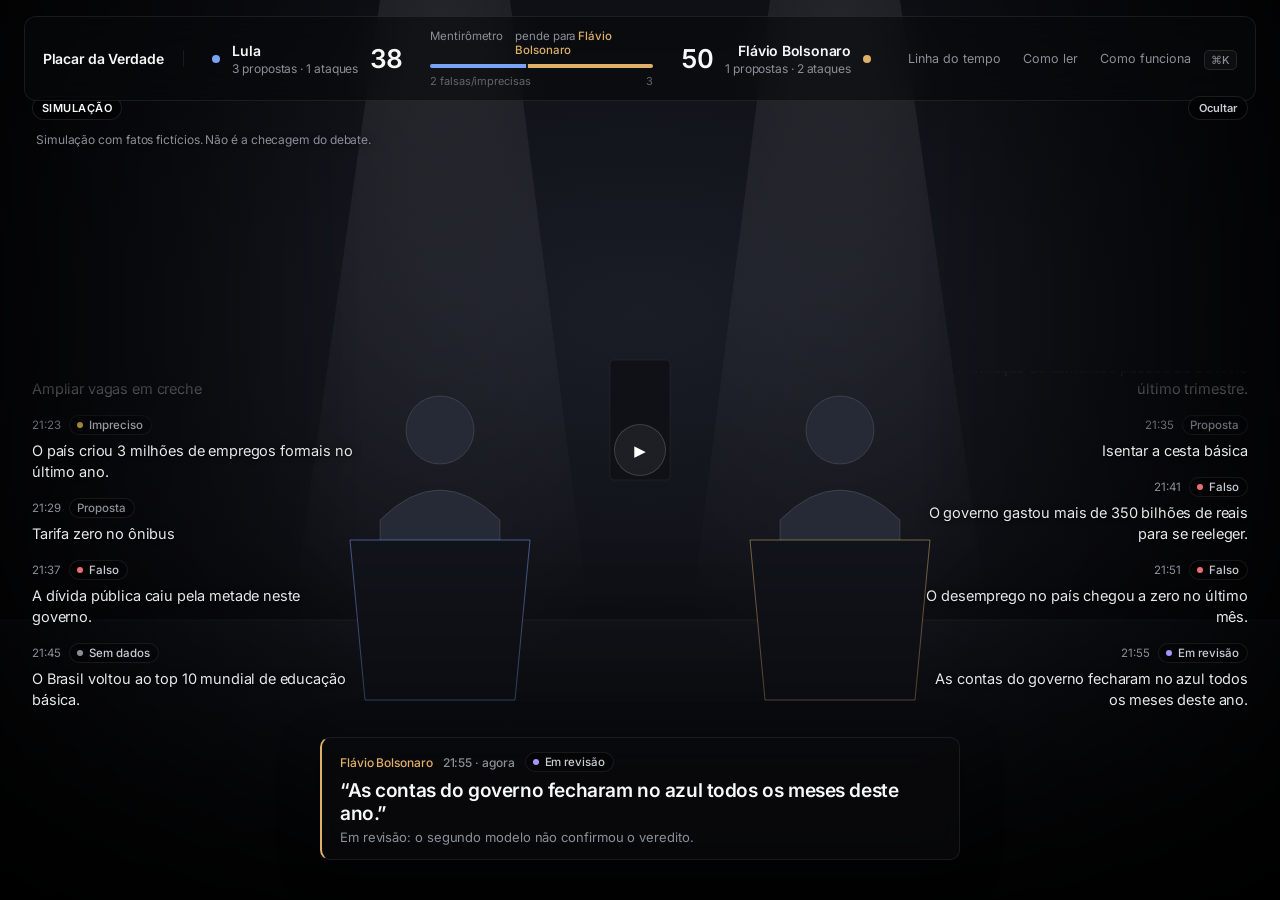
==== index.html @ 3e9fd7ea "Deploy site" ====
<!DOCTYPE html>
<html lang="pt-BR">
<head>
  <meta charset="utf-8">
  <script>
    // Caminhos relativos funcionam na raiz local e em /debate-mentirometro/.
    (function () {
      var path = location.pathname
      if (!/\/$/.test(path) && !/\.[a-z0-9]+$/i.test(path.split('/').pop() || '')) path += '/'
      else if (!/\/$/.test(path)) path = path.replace(/[^/]*$/, '')
      var base = document.createElement('base')
      base.href = path
      document.currentScript.after(base)
    })()
  </script>
  <meta name="viewport" content="width=device-width, initial-scale=1">
  <title>Placar da Verdade — debate ao vivo</title>
  <meta name="description" content="Os fatos citados no debate, checados em tempo real, com a fonte ao lado. Mentirômetro, propostas, ataques e a linha do tempo.">
  <meta name="theme-color" content="#08090A">
  <link rel="icon" href="favicon.svg" type="image/svg+xml">
  <link rel="preload" href="fonts/inter-latin.woff2" as="font" type="font/woff2" crossorigin>
  <link rel="stylesheet" href="css/placar.css">
  <!-- Ao publicar em outro domínio, troque og:url e og:image pelo endereço absoluto do site. -->
  <meta property="og:title" content="Placar da Verdade — debate ao vivo">
  <meta property="og:description" content="Os fatos citados no debate, checados em tempo real, com a fonte ao lado.">
  <meta property="og:type" content="website">
  <meta property="og:locale" content="pt_BR">
  <meta property="og:url" content="https://danilosilvadev.github.io/debate-mentirometro/">
  <meta property="og:image" content="https://danilosilvadev.github.io/debate-mentirometro/og.jpg">
  <meta property="og:image:width" content="1200">
  <meta property="og:image:height" content="630">
  <meta property="og:image:alt" content="Placar da Verdade, o placar ao vivo do debate.">
  <meta name="twitter:card" content="summary_large_image">
  <meta name="twitter:title" content="Placar da Verdade — debate ao vivo">
  <meta name="twitter:description" content="Os fatos citados no debate, checados em tempo real, com a fonte ao lado.">
  <meta name="twitter:image" content="https://danilosilvadev.github.io/debate-mentirometro/og.jpg">
</head>
<body>
  <div id="app" class="app"></div>
  <noscript>Este placar precisa de JavaScript para buscar os fatos checados.</noscript>
  <script src="config.js"></script>
  <script type="module" src="js/placar.mjs"></script>
</body>
</html>
---- css/placar.css ----
@font-face {
  font-family: Inter;
  font-style: normal;
  font-weight: 100 900;
  font-display: swap;
  src: url("../fonts/inter-latin.woff2") format("woff2");
  unicode-range: U+0000-00FF, U+0131, U+0152-0153, U+02BB-02BC, U+02C6, U+02DA, U+02DC, U+0304, U+0308, U+0329, U+2000-206F, U+20AC, U+2122, U+2191, U+2193, U+2212, U+2215, U+FEFF, U+FFFD;
}

* { box-sizing: border-box; }
html, body { height: 100%; }
body {
  margin: 0;
  background: #08090a;
  color: #f7f8f8;
  font-family: Inter, system-ui, -apple-system, sans-serif;
  font-feature-settings: "cv11", "ss01";
  -webkit-font-smoothing: antialiased;
  font-size: 14px;
  letter-spacing: -0.006em;
}
button, input { font: inherit; color: inherit; }
button { cursor: pointer; appearance: none; }
a { color: #c9ccd1; }
.muted { color: #8a8f98; }
.mono { font-variant-numeric: tabular-nums; }

.app { position: relative; height: 100vh; overflow: hidden; background: #08090a; }
.app:empty { display: grid; place-items: center; color: #8a8f98; }
.app:empty::before { content: "Conectando…"; }

.video { position: absolute; inset: 0; overflow: hidden; background: #050506; }
.stage { position: absolute; inset: 0; width: 100%; height: 100%; border: 0; }
.live {
  position: absolute; top: 96px; left: 32px; z-index: 2;
  display: flex; align-items: center; gap: 6px;
  font-size: 11px; font-weight: 600; letter-spacing: 0.04em;
  color: #f7f8f8; background: rgba(0, 0, 0, 0.4);
  border: 1px solid rgba(255, 255, 255, 0.1);
  padding: 4px 9px; border-radius: 99px; backdrop-filter: blur(8px);
}
.live i { width: 6px; height: 6px; border-radius: 50%; background: #eb5757; box-shadow: 0 0 8px #eb5757; }
.play {
  position: absolute; left: 50%; top: 50%; transform: translate(-50%, -50%);
  width: 52px; height: 52px; border-radius: 50%;
  border: 1px solid rgba(255, 255, 255, 0.15);
  background: rgba(255, 255, 255, 0.06); color: #fff;
  display: grid; place-items: center; font-size: 15px; backdrop-filter: blur(6px);
  pointer-events: none;
}
.eye {
  position: absolute; top: 96px; right: 32px; z-index: 4;
  background: rgba(0, 0, 0, 0.4); color: #c9ccd1;
  border: 1px solid rgba(255, 255, 255, 0.1); border-radius: 99px;
  padding: 4px 10px; font-size: 11px; font-weight: 600; backdrop-filter: blur(8px);
}

.edge {
  position: absolute; inset: 0; pointer-events: none; z-index: 1;
  background:
    linear-gradient(90deg, rgba(0, 0, 0, 0.72), transparent 28%, transparent 72%, rgba(0, 0, 0, 0.72)),
    linear-gradient(transparent 60%, rgba(0, 0, 0, 0.75));
}

.top {
  position: absolute; top: 16px; left: 24px; right: 24px; z-index: 3;
  display: flex; align-items: center; gap: 28px;
  padding: 12px 18px;
  border: 1px solid rgba(255, 255, 255, 0.08); border-radius: 12px;
  background: rgba(8, 9, 10, 0.6); backdrop-filter: blur(18px);
}
.logo { font-weight: 600; letter-spacing: -0.02em; font-size: 14px; padding-right: 20px; border-right: 1px solid rgba(255, 255, 255, 0.08); white-space: nowrap; }
.cand { display: flex; align-items: center; gap: 12px; min-width: 0; }
.cand > div { min-width: 0; }
.nm, .sub { overflow: hidden; text-overflow: ellipsis; white-space: nowrap; }
.cand.r { text-align: right; }
.dot { width: 8px; height: 8px; border-radius: 50%; flex: 0 0 auto; }
.nm { font-weight: 600; font-size: 14px; letter-spacing: -0.015em; }
.sub { font-size: 12px; color: #8a8f98; margin-top: 2px; }
.sc { font-size: 26px; font-weight: 600; letter-spacing: -0.04em; font-variant-numeric: tabular-nums; }
.meter { flex: 1; max-width: 420px; margin: 0 auto; min-width: 140px; }
.lbl, .lbl2 { display: flex; justify-content: space-between; gap: 12px; }
.lbl { font-size: 11.5px; color: #8a8f98; margin-bottom: 7px; }
.lbl b { font-weight: 500; }
.lbl2 { font-size: 11px; color: #62666d; margin-top: 6px; }
.bar { display: flex; height: 4px; border-radius: 99px; overflow: hidden; gap: 2px; background: rgba(255, 255, 255, 0.06); }
.menu { display: flex; align-items: center; gap: 4px; margin-left: auto; }
.menu .word, .link {
  background: transparent; border: 0; color: #8a8f98; font-size: 12.5px;
  padding: 5px 9px; border-radius: 6px;
}
.menu .word:hover, .menu .k:hover { background: rgba(255, 255, 255, 0.04); color: #e6e7e9; }
.k { background: transparent; border: 0; padding: 0; }
kbd {
  font: 500 11px Inter, sans-serif; color: #8a8f98;
  border: 1px solid rgba(255, 255, 255, 0.1); border-radius: 5px;
  padding: 2px 6px; background: rgba(255, 255, 255, 0.03);
}

.simline {
  position: absolute; top: 132px; left: 36px; z-index: 3;
  margin: 0; font-size: 12px; color: #8a8f98;
  text-shadow: 0 1px 8px #000; max-width: min(46ch, 40vw);
}

.lst {
  position: absolute; bottom: 190px; width: min(330px, 28vw); height: 340px; z-index: 2;
  display: flex; flex-direction: column; justify-content: flex-end;
  pointer-events: none;
}
.lst.a { left: 32px; }
.lst.b { right: 32px; align-items: flex-end; }
.fade {
  -webkit-mask-image: linear-gradient(transparent, #000 22%);
  mask-image: linear-gradient(transparent, #000 22%);
}
.lh { font-size: 11.5px; color: #8a8f98; display: flex; align-items: center; gap: 7px; margin-bottom: 6px; text-shadow: 0 1px 8px #000; }
.lh.end { justify-content: flex-end; }
.it {
  display: block; width: 100%; margin-top: 16px; padding: 0; border: 0; background: transparent;
  text-align: left; color: inherit; pointer-events: auto;
  text-shadow: 0 1px 12px rgba(0, 0, 0, 0.9), 0 1px 2px rgba(0, 0, 0, 0.8);
}
.it.r { text-align: right; }
.it .meta, .fi .meta { display: flex; gap: 8px; align-items: center; font-size: 11.5px; color: #8a8f98; }
.it.r .meta, .fi.r .meta { justify-content: flex-end; }
.it .q, .fi .q { display: block; font-size: 14.5px; line-height: 1.45; margin-top: 5px; color: #e6e7e9; letter-spacing: -0.01em; }
.tag {
  display: inline-flex; align-items: center; gap: 6px;
  font-size: 11.5px; color: #c9ccd1; font-weight: 500;
  border: 1px solid rgba(255, 255, 255, 0.08); border-radius: 99px;
  padding: 2px 8px 2px 7px; background: rgba(0, 0, 0, 0.35); text-shadow: none;
}
.tag.t2 { color: #8a8f98; }
.tag i { width: 6px; height: 6px; border-radius: 50%; }
button.tag { cursor: pointer; }

.capw { position: absolute; left: 50%; bottom: 40px; transform: translateX(-50%); width: min(640px, calc(100% - 48px)); z-index: 2; pointer-events: none; }
.capw a, .capw button { pointer-events: auto; }
.cap {
  border: 1px solid rgba(255, 255, 255, 0.08); border-left: 2px solid var(--c, #62666d);
  background: rgba(10, 11, 13, 0.72); backdrop-filter: blur(14px);
  border-radius: 10px; padding: 14px 18px; box-shadow: 0 10px 40px rgba(0, 0, 0, 0.4);
}
.cap.flat { background: transparent; box-shadow: none; padding: 0; border-right: 0; border-top: 0; border-bottom: 0; }
.capm { display: flex; align-items: center; gap: 10px; font-size: 12px; font-weight: 500; flex-wrap: wrap; }
.capq { font-size: 19px; font-weight: 600; letter-spacing: -0.022em; margin: 7px 0 4px; }
.cape { font-size: 13px; color: #8a8f98; }
.cape a { margin-left: 6px; }
.quote { color: #e6e7e9; font-style: italic; }

.mfeed { display: none; }

.back {
  position: fixed; inset: 0; z-index: 6;
  background: rgba(0, 0, 0, 0.5);
  display: grid; place-items: center; padding: 24px;
}
.sheet {
  width: min(560px, 100%); max-height: min(80vh, 680px); overflow: auto;
  background: rgba(12, 13, 16, 0.94); border: 1px solid rgba(255, 255, 255, 0.08);
  border-radius: 12px; padding: 16px 18px 20px; backdrop-filter: blur(18px);
  box-shadow: 0 24px 80px rgba(0, 0, 0, 0.5);
}
.sheet-h { display: flex; align-items: center; justify-content: space-between; gap: 12px; margin-bottom: 12px; }
.sheet h2, .sheet h3 { margin: 0; font-size: 16px; font-weight: 600; letter-spacing: -0.02em; }
.x { background: transparent; border: 0; color: #8a8f98; font-size: 16px; padding: 4px 8px; }
.cmd { display: grid; }
.cmd button, .archive .go {
  background: transparent; border: 0; color: #e6e7e9; text-align: left;
  padding: 10px 12px; border-radius: 8px;
}
.cmd button:hover, .cmd button:focus-visible { background: rgba(255, 255, 255, 0.06); }
.prose p { margin: 0 0 10px; line-height: 1.5; color: #e6e7e9; }
.prose strong { font-weight: 600; }
.prop { border-left: 2px solid #7aa2f7; padding: 8px 0 8px 12px; margin: 8px 0; }
.pair { display: grid; gap: 16px; }
.archive { display: flex; gap: 8px; align-items: end; margin: 8px 0 12px; }
.archive label { display: grid; gap: 6px; font-size: 12px; color: #8a8f98; flex: 1; }
.archive input {
  background: rgba(255, 255, 255, 0.04); border: 1px solid rgba(255, 255, 255, 0.1);
  border-radius: 8px; padding: 8px 10px;
}
.archive .go { background: #f7f8f8; color: #08090a; font-weight: 600; border-radius: 8px; }
.legend { display: flex; gap: 10px; align-items: center; color: #8a8f98; font-size: 12px; }
.trow { display: grid; grid-template-columns: 120px minmax(0, 1fr); gap: 8px; align-items: end; margin-top: 8px; }
.cols { display: flex; align-items: flex-end; gap: 3px; overflow-x: auto; height: 64px; }
.col {
  width: 22px; height: 56px; padding: 0; border: 0; border-bottom: 1px solid rgba(255, 255, 255, 0.12);
  background: transparent; display: flex; flex-direction: column; justify-content: flex-end; gap: 2px;
}
.col.on { border-bottom-color: #f7f8f8; }
.col i, .legend i { display: block; width: 100%; min-height: 3px; border-radius: 2px 2px 0 0; }
.legend i { width: 10px; height: 10px; border-radius: 2px; }
.atk { background: #eb6f6f; }
.pro { background: #7aa2f7; }
.hours { display: flex; gap: 3px; margin-left: 128px; }
.hours span { width: 22px; font-size: 10px; color: #62666d; }

.fresh.run { animation: rise 0.7s ease; }
@keyframes rise {
  from { opacity: 0; transform: translateY(10px); }
  to { opacity: 1; transform: none; }
}

.app.quiet .lst, .app.quiet .edge, .app.quiet .simline { opacity: 0; pointer-events: none; }
.app.quiet .capw { visibility: hidden; }

:focus-visible { outline: 2px solid #7aa2f7; outline-offset: 2px; }

@media (max-width: 700px) {
  .app { height: auto; min-height: 100vh; overflow: visible; display: flex; flex-direction: column; }
  .app > .video { position: relative; inset: auto; aspect-ratio: 16 / 9; order: 0; }
  .video .live, .eye { top: 10px; }
  .video .live { left: 12px; }
  .eye { right: 12px; }
  .play { width: 40px; height: 40px; }
  .edge, .lst { display: none; }
  .top {
    position: sticky; top: 0; left: 0; right: 0; order: -1;
    border-radius: 0; border-width: 0 0 1px;
    display: grid; grid-template-columns: 1fr 1fr; gap: 8px 12px;
    padding: 12px 16px 12px; background: rgba(8, 9, 10, 0.85);
  }
  .logo, .menu .word { display: none; }
  .menu { position: absolute; top: 8px; right: 10px; margin: 0; }
  .cand.r { justify-content: flex-end; padding-right: 46px; }
  .meter { order: 3; grid-column: 1 / -1; max-width: none; width: 100%; margin: 0; }
  .sc { font-size: 22px; }
  .sub { font-size: 11px; }
  .simline { position: static; order: -1; padding: 0 16px 8px; text-shadow: none; background: rgba(8, 9, 10, 0.85); }
  .capw { position: static; transform: none; width: auto; padding: 14px 16px 0; order: 1; }
  .capq { font-size: 17px; }
  .mfeed { display: block; padding: 4px 20px 40px; order: 2; }
  .fi {
    display: block; max-width: 82%; margin: 18px 0; padding: 0; border: 0; background: transparent;
    text-align: left; color: inherit;
  }
  .fi.r { margin-left: auto; text-align: right; }
  .fi .who { font-size: 11.5px; font-weight: 500; }
  .between { justify-content: space-between; margin: 18px 0 0; text-shadow: none; }
  .app.quiet .capw { visibility: visible; }
  .app.quiet .simline { opacity: 1; }
}

@media (prefers-reduced-motion: reduce) {
  .fresh.run, .live i { animation: none; }
}
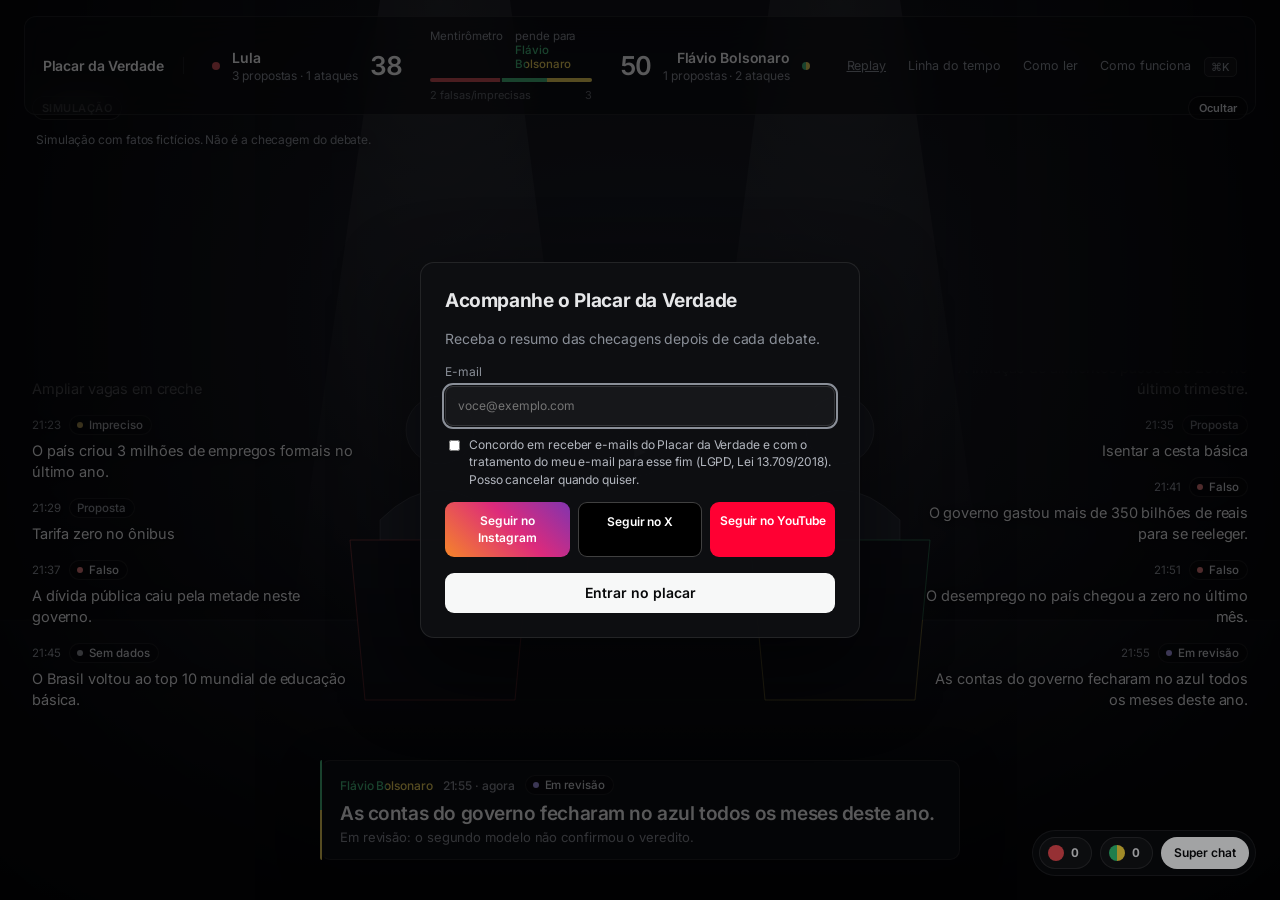
==== commit 75171c35: "Deploy 1bd5035: claim captions + flip, interação, mobile" ====
--- a/index.html
+++ b/index.html
@@ -13,7 +13,7 @@
       document.currentScript.after(base)
     })()
   </script>
-  <meta name="viewport" content="width=device-width, initial-scale=1">
+  <meta name="viewport" content="width=device-width, initial-scale=1, viewport-fit=cover">
   <title>Placar da Verdade — debate ao vivo</title>
   <meta name="description" content="Os fatos citados no debate, checados em tempo real, com a fonte ao lado. Mentirômetro, propostas, ataques e a linha do tempo.">
   <meta name="theme-color" content="#08090A">
@@ -40,5 +40,6 @@
   <noscript>Este placar precisa de JavaScript para buscar os fatos checados.</noscript>
   <script src="config.js"></script>
   <script type="module" src="js/placar.mjs"></script>
+  <script type="module" src="js/interact.mjs"></script>
 </body>
 </html>
--- a/css/placar.css
+++ b/css/placar.css
@@ -138,9 +138,13 @@
 .capw { position: absolute; left: 50%; bottom: 40px; transform: translateX(-50%); width: min(640px, calc(100% - 48px)); z-index: 2; pointer-events: none; }
 .capw a, .capw button { pointer-events: auto; }
 .cap {
-  border: 1px solid rgba(255, 255, 255, 0.08); border-left: 2px solid var(--c, #62666d);
+  border: 1px solid rgba(255, 255, 255, 0.08); border-left: 2px solid transparent; position: relative;
   background: rgba(10, 11, 13, 0.72); backdrop-filter: blur(14px);
   border-radius: 10px; padding: 14px 18px; box-shadow: 0 10px 40px rgba(0, 0, 0, 0.4);
+}
+.cap::before {
+  content: ""; position: absolute; left: -2px; top: -1px; bottom: -1px; width: 2px;
+  background: var(--c, #62666d); border-radius: 10px 0 0 10px;
 }
 .cap.flat { background: transparent; box-shadow: none; padding: 0; border-right: 0; border-top: 0; border-bottom: 0; }
 .capm { display: flex; align-items: center; gap: 10px; font-size: 12px; font-weight: 500; flex-wrap: wrap; }
@@ -246,3 +250,199 @@
 @media (prefers-reduced-motion: reduce) {
   .fresh.run, .live i { animation: none; }
 }
+
+.rbar { position: absolute; left: 50%; top: 84px; transform: translateX(-50%); z-index: 3; display: flex; gap: 10px; align-items: center; font-size: 12px; color: #8b8d98; }
+.rbar button { background: transparent; border: 1px solid #23252a; color: #f7f8f8; border-radius: 6px; padding: 2px 8px; font: inherit; cursor: pointer; }
+.rtime { font-variant-numeric: tabular-nums; min-width: 52px; text-align: center; }
+
+/* Replay: player fixo atrás do placar; o placar não captura cliques (barra do YouTube livre) */
+#rhost { position: fixed; inset: 0; z-index: 0; background: #050506; }
+#rhost iframe { width: 100%; height: 100%; border: 0; display: block; }
+.app.replay { background: transparent; z-index: 1; pointer-events: none; }
+.app.replay .video { background: transparent; pointer-events: none; }
+.app.replay button, .app.replay a, .app.replay .top, .app.replay .sheet, .app.replay .rbar, .app.replay input, .app.replay form { pointer-events: auto; }
+
+/* Legenda: cartão 3D que vira de "Checando…" para o veredito. */
+.flip3d { perspective: 1400px; }
+.flip3d .fc-inner {
+  display: grid; transform-style: preserve-3d; transform-origin: 50% 50%;
+  will-change: transform;
+}
+.flip3d .fc-front, .flip3d .fc-back {
+  grid-area: 1 / 1; backface-visibility: hidden; -webkit-backface-visibility: hidden;
+  backdrop-filter: none; background: rgba(12, 13, 16, 0.94);
+}
+.flip3d .fc-back { transform: rotateY(180deg); }
+.flip3d.is-done .fc-inner { transform: rotateY(180deg); }
+.flip3d.anim .fc-inner { animation: capflip 950ms cubic-bezier(0.22, 0.8, 0.2, 1) both; animation-delay: var(--fd, 0ms); }
+.flip3d.anim .fc-back::after {
+  content: ""; position: absolute; inset: 0; border-radius: 10px; pointer-events: none;
+  background: linear-gradient(105deg, transparent 35%, rgba(255, 255, 255, 0.10) 50%, transparent 65%);
+  background-size: 250% 100%; animation: capshine 950ms ease-out both; animation-delay: var(--fd, 0ms);
+}
+@keyframes capflip {
+  0% { transform: rotateY(0deg) translateZ(0) scale(1); }
+  45% { transform: rotateY(95deg) translateZ(40px) scale(1.03); }
+  100% { transform: rotateY(180deg) translateZ(0) scale(1); }
+}
+@keyframes capshine { 0%, 45% { background-position: 120% 0; opacity: 0; } 60% { opacity: 1; } 100% { background-position: -40% 0; opacity: 0; } }
+.tag.chk { color: #c9ccd3; }
+.tag .spin {
+  width: 9px; height: 9px; border-radius: 50%; background: none !important;
+  border: 1.5px solid rgba(255, 255, 255, 0.25); border-top-color: #e6e7e9; animation: spin 0.9s linear infinite;
+}
+@keyframes spin { to { transform: rotate(360deg); } }
+@media (prefers-reduced-motion: reduce) {
+  .flip3d .fc-inner, .flip3d.is-done .fc-inner { transform: none; animation: none !important; }
+  .flip3d .fc-back { transform: none; opacity: 0; transition: opacity 200ms linear; }
+  .flip3d .fc-front { transition: opacity 200ms linear; }
+  .flip3d.is-done .fc-back { opacity: 1; }
+  .flip3d.is-done .fc-front { opacity: 0; }
+  .flip3d.anim .fc-back::after { display: none; }
+  .tag .spin { animation: none; }
+}
+
+/* ---------- Interação: votos, super chat, portão ---------- */
+#ix { position: fixed; inset: 0; pointer-events: none; z-index: 40; }
+.ix-votes {
+  position: fixed; right: 24px; bottom: 24px; display: flex; gap: 8px; align-items: center; pointer-events: auto;
+  padding: 6px; border-radius: 999px; background: rgba(12, 13, 16, 0.72); border: 1px solid rgba(255, 255, 255, 0.08);
+  backdrop-filter: blur(12px);
+}
+.ix-lbl { font-size: 11px; color: #8a8f98; padding: 0 6px 0 8px; }
+.ix-vote {
+  display: inline-flex; align-items: center; gap: 7px; height: 32px; padding: 0 12px 0 8px; border-radius: 999px;
+  border: 1px solid rgba(255, 255, 255, 0.10); background: rgba(255, 255, 255, 0.04); color: #e6e7e9;
+  font: 600 12px/1 Inter, system-ui, sans-serif; font-variant-numeric: tabular-nums; cursor: pointer;
+  transition: transform 120ms ease, background 160ms ease;
+}
+.ix-vote:hover:not(:disabled) { background: rgba(255, 255, 255, 0.08); }
+.ix-vote:disabled { cursor: default; opacity: 0.9; }
+.ix-vote i { width: 16px; height: 16px; border-radius: 50%; display: block; }
+.ix-vote.s1 i { background: #E5484D; }
+.ix-vote.s2 i { background: linear-gradient(90deg, #2FBF71 50%, #F5D33B 50%); }
+.ix-vote.pop { animation: ixpop 260ms cubic-bezier(0.3, 1.6, 0.5, 1); }
+@keyframes ixpop { 50% { transform: scale(1.12); } }
+.ix-donate {
+  height: 32px; padding: 0 12px; border-radius: 999px; border: 1px solid rgba(255, 255, 255, 0.12);
+  background: #f7f8f8; color: #08090a; font: 600 12px/1 Inter, system-ui, sans-serif; cursor: pointer;
+}
+.ix-like { position: fixed; pointer-events: none; animation: ixfloat 1.5s cubic-bezier(0.2, 0.7, 0.3, 1) forwards; transform: translate(-50%, 0); }
+.ix-like svg { display: block; filter: drop-shadow(0 4px 10px rgba(0, 0, 0, 0.45)); }
+.ix-like.s1 svg { fill: #E5484D; }
+.ix-like.s2 svg { fill: url(#ixgy); }
+.ix-like.s2 { width: 22px; height: 22px; background: linear-gradient(90deg, #2FBF71 50%, #F5D33B 50%);
+  -webkit-mask: url("data:image/svg+xml,%3Csvg xmlns='http://www.w3.org/2000/svg' viewBox='0 0 24 24'%3E%3Cpath d='M12 21s-7.5-4.6-9.6-9.2C.9 8.4 3 4.5 6.8 4.5c2.1 0 3.6 1.1 5.2 3 1.6-1.9 3.1-3 5.2-3 3.8 0 5.9 3.9 4.4 7.3C19.5 16.4 12 21 12 21z'/%3E%3C/svg%3E") center / contain no-repeat;
+  mask: url("data:image/svg+xml,%3Csvg xmlns='http://www.w3.org/2000/svg' viewBox='0 0 24 24'%3E%3Cpath d='M12 21s-7.5-4.6-9.6-9.2C.9 8.4 3 4.5 6.8 4.5c2.1 0 3.6 1.1 5.2 3 1.6-1.9 3.1-3 5.2-3 3.8 0 5.9 3.9 4.4 7.3C19.5 16.4 12 21 12 21z'/%3E%3C/svg%3E") center / contain no-repeat; }
+.ix-like.s2 svg { visibility: hidden; }
+@keyframes ixfloat {
+  0% { opacity: 0; transform: translate(-50%, 0) scale(0.6); }
+  15% { opacity: 1; transform: translate(-50%, -18px) scale(1.1); }
+  100% { opacity: 0; transform: translate(calc(-50% + var(--dx)), -170px) scale(0.9) rotate(var(--rot)); }
+}
+.ix-toast { position: fixed; right: 24px; bottom: 72px; font-size: 12px; color: #e6e7e9; background: rgba(12, 13, 16, 0.9);
+  border: 1px solid rgba(255, 255, 255, 0.1); border-radius: 8px; padding: 6px 10px; opacity: 0; transition: opacity 200ms; }
+.ix-toast.on { opacity: 1; }
+.ix-chats { position: fixed; top: 112px; left: 50%; transform: translateX(-50%); width: min(460px, 92vw); display: grid; gap: 8px; }
+.ix-chat {
+  border-radius: 12px; padding: 12px 14px; color: #08090a; box-shadow: 0 14px 40px rgba(0, 0, 0, 0.45);
+  animation: ixin 420ms cubic-bezier(0.2, 0.8, 0.2, 1) both; background: #f5d33b;
+}
+.ix-chat.t1 { background: linear-gradient(135deg, #7AE0A5, #4CC38A); }
+.ix-chat.t2 { background: linear-gradient(135deg, #FBE38A, #F5D33B); }
+.ix-chat.t3 { background: linear-gradient(135deg, #FF9AA0, #E5484D); color: #fff; }
+.ix-chat.out { animation: ixout 380ms ease both; }
+.ix-chat-h { display: flex; gap: 8px; align-items: baseline; font-size: 13px; }
+.ix-chat-h span { margin-left: auto; font-weight: 700; font-variant-numeric: tabular-nums; }
+.ix-chat-h em { font-style: normal; font-size: 10px; text-transform: uppercase; letter-spacing: 0.06em; opacity: 0.7; border: 1px solid currentColor; border-radius: 4px; padding: 0 4px; }
+.ix-chat p { margin: 6px 0 0; font-size: 15px; font-weight: 600; line-height: 1.35; overflow-wrap: anywhere; }
+@keyframes ixin { from { opacity: 0; transform: translateY(-10px) scale(0.97); } }
+@keyframes ixout { to { opacity: 0; transform: translateY(-8px) scale(0.98); } }
+
+html.ix-dim .app { filter: brightness(0.55) saturate(0.8); transition: filter 300ms; }
+.ix-gate { position: fixed; inset: 0; z-index: 60; display: grid; place-items: center; background: rgba(5, 5, 6, 0.35); animation: ixfade 250ms both; }
+.ix-gate.out { animation: ixfade 250ms reverse both; }
+@keyframes ixfade { from { opacity: 0; } }
+.ix-modal {
+  position: relative; width: min(440px, 92vw); padding: 24px; border-radius: 14px; color: #e6e7e9;
+  background: rgba(14, 15, 18, 0.96); border: 1px solid rgba(255, 255, 255, 0.09); box-shadow: 0 30px 80px rgba(0, 0, 0, 0.6);
+  font: 14px/1.45 Inter, system-ui, sans-serif;
+}
+.ix-modal h2 { margin: 0 0 4px; font-size: 19px; letter-spacing: -0.02em; }
+.ix-modal form { display: grid; gap: 10px; margin-top: 14px; }
+.ix-modal label { display: grid; gap: 6px; font-size: 12px; color: #8a8f98; }
+.ix-modal input[type=email], .ix-modal input[name=nome], .ix-modal textarea {
+  background: rgba(255, 255, 255, 0.04); border: 1px solid rgba(255, 255, 255, 0.12); border-radius: 8px; padding: 10px 12px;
+  color: #f7f8f8; font: inherit; resize: vertical;
+}
+.ix-modal input:focus-visible, .ix-modal textarea:focus-visible { outline: 2px solid #8a8f98; outline-offset: 1px; }
+.ix-check { grid-template-columns: 18px 1fr !important; align-items: start; color: #b4b8c0 !important; }
+.ix-err { color: #EB6F6F; min-height: 0; }
+.ix-err:empty { display: none; }
+.ix-social { display: grid; grid-template-columns: repeat(3, 1fr); gap: 8px; margin-top: 4px; }
+.ix-soc { text-align: center; padding: 10px 6px; border-radius: 9px; font-weight: 600; font-size: 12px; color: #fff; text-decoration: none; }
+.ix-soc.instagram { background: linear-gradient(45deg, #F58529, #DD2A7B 55%, #8134AF); }
+.ix-soc.x { background: #000; border: 1px solid rgba(255, 255, 255, 0.25); }
+.ix-soc.youtube { background: #FF0033; }
+.ix-go { margin-top: 6px; height: 40px; border-radius: 9px; border: 0; background: #f7f8f8; color: #08090a; font-weight: 600; cursor: pointer; }
+.ix-go:disabled { opacity: 0.6; }
+.ix-x { position: absolute; top: 10px; right: 12px; background: none; border: 0; color: #8a8f98; font-size: 22px; cursor: pointer; }
+.ix-amts { display: grid; grid-template-columns: repeat(4, 1fr); gap: 6px; }
+.ix-amts label { display: block; }
+.ix-amts input { position: absolute; opacity: 0; }
+.ix-amts span { display: block; text-align: center; padding: 9px 0; border-radius: 8px; border: 1px solid rgba(255, 255, 255, 0.12); color: #e6e7e9; font-weight: 600; cursor: pointer; }
+.ix-amts input:checked + span { background: #f7f8f8; color: #08090a; }
+.ix-ok { color: #4CC38A; font-weight: 600; }
+@media (max-width: 760px) { .ix-votes { right: 12px; bottom: 12px; } .ix-chats { top: 70px; } }
+@media (prefers-reduced-motion: reduce) {
+  .ix-like { animation-duration: 0.01ms; } .ix-chat, .ix-chat.out, .ix-gate { animation: none; } .ix-vote.pop { animation: none; }
+}
+
+/* ---------- Celular ---------- */
+.mtabs { display: none; }
+@media (max-width: 700px) {
+  html, body { overflow-x: hidden; }
+  body { padding: env(safe-area-inset-top) env(safe-area-inset-right) 0 env(safe-area-inset-left); }
+  .app > .video { order: -2; }
+  .top { order: -1; top: 0; padding: 8px 14px; gap: 4px 10px; }
+  .top .sub { display: none; }
+  .meter .lbl2 { display: none; }
+  .menu .k { min-width: 44px; min-height: 44px; }
+  .mtabs { display: flex; gap: 6px; margin: 12px 0 0; overflow-x: auto; scrollbar-width: none; }
+  .mtab {
+    flex: 1 0 auto; min-height: 44px; padding: 0 14px; border-radius: 10px; border: 1px solid rgba(255, 255, 255, 0.10);
+    background: rgba(255, 255, 255, 0.03); color: #b4b8c0; font: 600 13px/1 Inter, system-ui, sans-serif;
+  }
+  .mtab.on { background: #f7f8f8; color: #08090a; }
+  .fi { min-height: 44px; }
+  .mfeed { padding-bottom: calc(96px + env(safe-area-inset-bottom)); }
+  .ix-votes { right: calc(12px + env(safe-area-inset-right)); bottom: calc(12px + env(safe-area-inset-bottom)); padding: 6px; }
+  .ix-vote, .ix-donate { height: 44px; min-width: 64px; font-size: 13px; }
+  .ix-vote i { width: 20px; height: 20px; }
+  .ix-chats { top: calc(8px + env(safe-area-inset-top)); }
+  .ix-modal { padding: 20px 16px calc(20px + env(safe-area-inset-bottom)); max-height: 92vh; overflow-y: auto; }
+  .ix-modal input[type=email], .ix-modal input[name=nome], .ix-modal textarea { font-size: 16px; min-height: 44px; }
+  .ix-soc { min-height: 44px; display: grid; place-items: center; }
+  .ix-go { height: 48px; }
+  .ix-x { width: 44px; height: 44px; }
+  .ix-check input { width: 22px; height: 22px; }
+  .ix-toast { bottom: calc(68px + env(safe-area-inset-bottom)); }
+  /* replay no celular: player no topo, 16:9, controles do YouTube clicáveis */
+  #rhost { position: relative; inset: auto; width: 100%; aspect-ratio: 16 / 9; height: auto; z-index: 2; }
+  .app.replay { pointer-events: auto; background: #08090a; }
+  .app.replay > .video { display: none; }
+  .app.replay .top { position: sticky; }
+}
+/* celular deitado: sobreposição em tela cheia como no desktop, compacta */
+@media (max-height: 500px) and (orientation: landscape) {
+  .top { top: max(6px, env(safe-area-inset-top)); left: calc(8px + env(safe-area-inset-left)); right: calc(8px + env(safe-area-inset-right)); padding: 6px 10px; }
+  .top .sub, .logo, .menu .word { display: none; }
+  .lst { display: none; }
+  .capw { bottom: calc(8px + env(safe-area-inset-bottom)); left: calc(10px + env(safe-area-inset-left)); transform: none; width: min(520px, 56vw); }
+  .capq { font-size: 15px; margin: 4px 0 2px; }
+  .cape { font-size: 12px; }
+  .ix-vote, .ix-donate { height: 44px; }
+  .ix-votes { right: calc(8px + env(safe-area-inset-right)); bottom: calc(8px + env(safe-area-inset-bottom)); }
+  .simline { display: none; }
+  .menu .k { min-width: 44px; min-height: 44px; }
+}
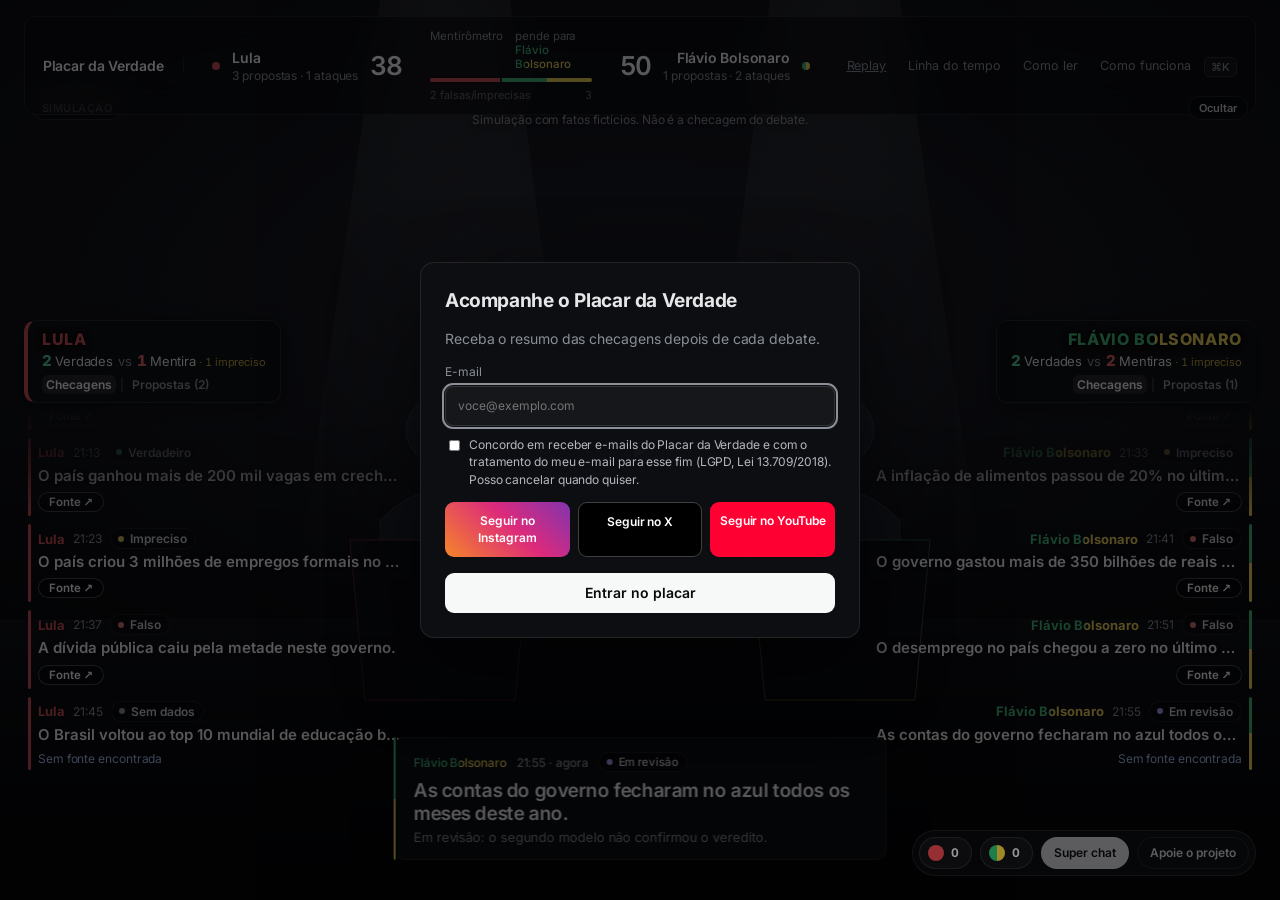
==== commit c8870ba5: "Publica 284afdc: visual TV ticker com placar Verdades vs Mentiras por candidato" ====
--- a/index.html
+++ b/index.html
@@ -20,6 +20,7 @@
   <link rel="icon" href="favicon.svg" type="image/svg+xml">
   <link rel="preload" href="fonts/inter-latin.woff2" as="font" type="font/woff2" crossorigin>
   <link rel="stylesheet" href="css/placar.css">
+  <link rel="stylesheet" href="css/stream.css">
   <!-- Ao publicar em outro domínio, troque og:url e og:image pelo endereço absoluto do site. -->
   <meta property="og:title" content="Placar da Verdade — debate ao vivo">
   <meta property="og:description" content="Os fatos citados no debate, checados em tempo real, com a fonte ao lado.">
--- a/css/placar.css
+++ b/css/placar.css
@@ -103,17 +103,6 @@
   text-shadow: 0 1px 8px #000; max-width: min(46ch, 40vw);
 }
 
-.lst {
-  position: absolute; bottom: 190px; width: min(330px, 28vw); height: 340px; z-index: 2;
-  display: flex; flex-direction: column; justify-content: flex-end;
-  pointer-events: none;
-}
-.lst.a { left: 32px; }
-.lst.b { right: 32px; align-items: flex-end; }
-.fade {
-  -webkit-mask-image: linear-gradient(transparent, #000 22%);
-  mask-image: linear-gradient(transparent, #000 22%);
-}
 .lh { font-size: 11.5px; color: #8a8f98; display: flex; align-items: center; gap: 7px; margin-bottom: 6px; text-shadow: 0 1px 8px #000; }
 .lh.end { justify-content: flex-end; }
 .it {
@@ -207,10 +196,50 @@
   to { opacity: 1; transform: none; }
 }
 
-.app.quiet .lst, .app.quiet .edge, .app.quiet .simline { opacity: 0; pointer-events: none; }
+.app.quiet .edge-x, .app.quiet .edge, .app.quiet .simline { opacity: 0; pointer-events: none; }
 .app.quiet .capw { visibility: hidden; }
 
 :focus-visible { outline: 2px solid #7aa2f7; outline-offset: 2px; }
+
+/* Colunas por candidato: Lula à esquerda, Flávio à direita. */
+.col-c {
+  position: absolute; top: 112px; bottom: 76px; width: clamp(280px, 27vw, 440px); z-index: 2;
+  display: flex; flex-direction: column; min-height: 0;
+  background: rgba(8, 9, 10, 0.86); backdrop-filter: blur(16px);
+  border: 1px solid rgba(255, 255, 255, 0.08); border-radius: 12px; overflow: hidden;
+  pointer-events: auto;
+}
+.col-c.a { left: 24px; }
+.col-c.b { right: 24px; }
+.colh { display: flex; gap: 12px; align-items: center; padding: 14px 16px 12px; border-bottom: 1px solid rgba(255, 255, 255, 0.07); }
+.bar-c { width: 4px; align-self: stretch; border-radius: 4px; background: var(--c); }
+.colname { font-weight: 700; font-size: 18px; letter-spacing: -0.02em; display: inline-block; }
+.colsub { display: flex; gap: 10px; align-items: center; font-size: 12px; margin-top: 4px; color: #c9ccd1; flex-wrap: wrap; }
+.vc { display: inline-flex; align-items: center; gap: 5px; font-variant-numeric: tabular-nums; }
+.vc i { width: 8px; height: 8px; border-radius: 50%; }
+.colbody { flex: 1; min-height: 0; overflow-y: auto; padding: 4px 14px 16px; scrollbar-width: thin; }
+.csec h3 { position: sticky; top: 0; z-index: 1; margin: 0; padding: 10px 2px 8px; font-size: 11.5px; font-weight: 600; text-transform: uppercase; letter-spacing: 0.06em; color: #c9ccd1; background: rgba(8, 9, 10, 0.95); }
+.empty { font-size: 13px; margin: 4px 2px 10px; }
+.card {
+  position: relative; margin: 0 0 10px; padding: 10px 12px 10px 15px;
+  background: rgba(255, 255, 255, 0.035); border: 1px solid rgba(255, 255, 255, 0.07); border-radius: 9px; overflow: hidden;
+}
+.card::before { content: ""; position: absolute; left: 0; top: 0; bottom: 0; width: 4px; background: var(--c); }
+.cb { display: block; width: 100%; padding: 0; border: 0; background: transparent; text-align: left; color: inherit; }
+.ch { display: flex; gap: 8px; align-items: center; flex-wrap: wrap; font-size: 12px; }
+.ch b { font-weight: 700; font-size: 13px; display: inline-block; }
+.ch .tag { margin-left: auto; font-size: 12px; font-weight: 600; }
+.card .q { display: block; font-size: 14px; line-height: 1.42; margin-top: 6px; color: #f0f1f2; }
+.cm { display: block; font-size: 12.5px; line-height: 1.4; color: #9aa0a8; margin-top: 5px; }
+.src { display: inline-block; font-size: 12px; margin-top: 6px; color: #9ec1ff; text-decoration: none; }
+.src:hover { text-decoration: underline; }
+.mtabs { display: flex; gap: 8px; margin: 10px 0 12px; }
+.mtab { flex: 1; position: relative; padding: 10px 8px; border-radius: 8px; border: 1px solid rgba(255,255,255,.1); background: rgba(255,255,255,.03); color: #8a8f98; font-weight: 600; overflow: hidden; }
+.mtab.on { color: #f7f8f8; background: rgba(255,255,255,.08); }
+.mtab.on::after { content: ""; position: absolute; left: 0; right: 0; bottom: 0; height: 3px; background: var(--c); }
+.capw { width: min(640px, calc(100% - 2 * clamp(280px, 27vw, 440px) - 96px)); }
+.app.quiet .col-c { opacity: 0; pointer-events: none; }
+@media (max-width: 1100px) and (min-width: 701px) { .capq { font-size: 16px; } .cape { font-size: 12px; } }
 
 @media (max-width: 700px) {
   .app { height: auto; min-height: 100vh; overflow: visible; display: flex; flex-direction: column; }
@@ -219,7 +248,10 @@
   .video .live { left: 12px; }
   .eye { right: 12px; }
   .play { width: 40px; height: 40px; }
-  .edge, .lst { display: none; }
+  .edge, .app > .col-c { display: none; }
+  .mfeed .col-c { position: static; width: auto; background: transparent; border: 0; backdrop-filter: none; }
+  .mfeed .colbody { overflow: visible; padding: 4px 0 16px; }
+  .mfeed .colh { padding: 4px 0 10px; }
   .top {
     position: sticky; top: 0; left: 0; right: 0; order: -1;
     border-radius: 0; border-width: 0 0 1px;
@@ -235,7 +267,7 @@
   .simline { position: static; order: -1; padding: 0 16px 8px; text-shadow: none; background: rgba(8, 9, 10, 0.85); }
   .capw { position: static; transform: none; width: auto; padding: 14px 16px 0; order: 1; }
   .capq { font-size: 17px; }
-  .mfeed { display: block; padding: 4px 20px 40px; order: 2; }
+  .mfeed { display: block; padding: 4px 16px 40px; order: 2; }
   .fi {
     display: block; max-width: 82%; margin: 18px 0; padding: 0; border: 0; background: transparent;
     text-align: left; color: inherit;
@@ -323,10 +355,13 @@
 .ix-vote.s2 i { background: linear-gradient(90deg, #2FBF71 50%, #F5D33B 50%); }
 .ix-vote.pop { animation: ixpop 260ms cubic-bezier(0.3, 1.6, 0.5, 1); }
 @keyframes ixpop { 50% { transform: scale(1.12); } }
-.ix-donate {
+.ix-donate, .ix-apoie {
+  display: inline-flex; align-items: center; text-decoration: none;
   height: 32px; padding: 0 12px; border-radius: 999px; border: 1px solid rgba(255, 255, 255, 0.12);
   background: #f7f8f8; color: #08090a; font: 600 12px/1 Inter, system-ui, sans-serif; cursor: pointer;
 }
+.ix-apoie { background: transparent; color: #f7f8f8; }
+.ix-donate[aria-disabled="true"], .ix-apoie[aria-disabled="true"] { opacity: 0.55; }
 .ix-like { position: fixed; pointer-events: none; animation: ixfloat 1.5s cubic-bezier(0.2, 0.7, 0.3, 1) forwards; transform: translate(-50%, 0); }
 .ix-like svg { display: block; filter: drop-shadow(0 4px 10px rgba(0, 0, 0, 0.45)); }
 .ix-like.s1 svg { fill: #E5484D; }
@@ -417,7 +452,7 @@
   .fi { min-height: 44px; }
   .mfeed { padding-bottom: calc(96px + env(safe-area-inset-bottom)); }
   .ix-votes { right: calc(12px + env(safe-area-inset-right)); bottom: calc(12px + env(safe-area-inset-bottom)); padding: 6px; }
-  .ix-vote, .ix-donate { height: 44px; min-width: 64px; font-size: 13px; }
+  .ix-vote, .ix-donate, .ix-apoie { height: 44px; min-width: 64px; font-size: 13px; }
   .ix-vote i { width: 20px; height: 20px; }
   .ix-chats { top: calc(8px + env(safe-area-inset-top)); }
   .ix-modal { padding: 20px 16px calc(20px + env(safe-area-inset-bottom)); max-height: 92vh; overflow-y: auto; }
@@ -437,12 +472,20 @@
 @media (max-height: 500px) and (orientation: landscape) {
   .top { top: max(6px, env(safe-area-inset-top)); left: calc(8px + env(safe-area-inset-left)); right: calc(8px + env(safe-area-inset-right)); padding: 6px 10px; }
   .top .sub, .logo, .menu .word { display: none; }
-  .lst { display: none; }
+  .app > .col-c { display: none; }
+  .mfeed { display: none; }
   .capw { bottom: calc(8px + env(safe-area-inset-bottom)); left: calc(10px + env(safe-area-inset-left)); transform: none; width: min(520px, 56vw); }
   .capq { font-size: 15px; margin: 4px 0 2px; }
   .cape { font-size: 12px; }
-  .ix-vote, .ix-donate { height: 44px; }
+  .ix-vote, .ix-donate, .ix-apoie { height: 44px; }
   .ix-votes { right: calc(8px + env(safe-area-inset-right)); bottom: calc(8px + env(safe-area-inset-bottom)); }
   .simline { display: none; }
   .menu .k { min-width: 44px; min-height: 44px; }
 }
+.simline { top: 112px; left: 50%; transform: translateX(-50%); text-align: center; max-width: min(46ch, calc(100% - 2 * clamp(280px, 27vw, 440px) - 96px)); }
+@media (max-width: 700px) { .simline { transform: none; max-width: none; text-align: left; } }
+.srcs { display: flex; flex-direction: column; gap: 2px; margin-top: 7px; padding-top: 7px; border-top: 1px dashed rgba(255,255,255,.1); }
+.sl { font-size: 10.5px; text-transform: uppercase; letter-spacing: .06em; color: #8a8f98; }
+.srcs .src { margin-top: 2px; }
+.host { color: #6f7680; }
+.of { font-size: 10px; font-weight: 700; color: #08090a; background: #4cc38a; border-radius: 4px; padding: 1px 5px; margin-right: 6px; }
--- a/css/stream.css
+++ b/css/stream.css
@@ -0,0 +1,54 @@
+/* Visual "TV ticker" (lower-third): sem painéis, últimos itens ancorados embaixo, cartões compactos. */
+.col-c { background: transparent; border: 0; backdrop-filter: none; border-radius: 0; overflow: visible;
+  top: auto; bottom: 130px; height: 50vh; width: clamp(300px, 30vw, 460px); }
+.card { background: transparent; border: 0; border-radius: 0; padding: 4px 0 4px 10px; margin: 8px 0 0; }
+.card::before { width: 3px; border-radius: 3px; }
+.srcs { border-top: 0; padding-top: 0; flex-direction: row; flex-wrap: wrap; gap: 6px; margin-top: 2px; }
+.card .q, .ch, .cm, .src { text-shadow: 0 1px 3px #000, 0 0 14px rgba(0,0,0,.9); }
+.ch b { text-shadow: none; filter: drop-shadow(0 1px 2px #000); }
+.ch .tag { margin-left: 0; }
+.sl { display: none; }
+.edge { background: linear-gradient(transparent 45%, rgba(0,0,0,.85)); }
+
+/* cabeçalho por lado: pílula escura sólida, no fluxo (acima da lista) */
+.colh { order: -1; flex: none; display: block; align-self: flex-start; max-width: 100%; box-sizing: border-box;
+  margin: 0 0 6px; padding: 8px 14px 8px; border: 1px solid rgba(255,255,255,.1); border-radius: 12px;
+  background: #0b0c0e; box-shadow: 0 4px 18px rgba(0,0,0,.5); border-left: 4px solid var(--c); }
+.colname { font-size: 16px; font-weight: 800; text-transform: uppercase; letter-spacing: .04em; white-space: nowrap; }
+.colname { text-shadow: none; filter: drop-shadow(1px 0 0 #000) drop-shadow(-1px 0 0 #000) drop-shadow(0 1px 0 #000) drop-shadow(0 -1px 0 #000) drop-shadow(0 2px 3px rgba(0,0,0,.8)); }
+.score { font-size: 13px; color: #e6e7e9; margin-top: 2px; white-space: nowrap; font-variant-numeric: tabular-nums; }
+.score b { font-size: 15px; font-weight: 800; }
+.score .sv { color: #3ecf8e; } .score .sm { color: #ff5c5c; } .score .vs { color: #8a8f98; margin: 0 2px; }
+.score .si { font-size: 11px; color: #c9a227; }
+.ctabs { display: flex; gap: 4px; align-items: center; margin-top: 5px; font-size: 12px; }
+.ctab { background: none; border: 0; padding: 2px 4px; color: #8a8f98; font-weight: 600; cursor: pointer; border-radius: 6px; }
+.ctab.on { color: #f7f8f8; background: rgba(255,255,255,.1); }
+.ctabs .sep { color: #4a4f57; }
+.col-c.b .colh { align-self: flex-end; border-left: 1px solid rgba(255,255,255,.1); border-right: 4px solid var(--c); text-align: right; }
+.col-c.b .ctabs { justify-content: flex-end; }
+
+.colbody { display: flex; flex-direction: column-reverse; overflow: hidden; padding: 0 4px;
+  -webkit-mask-image: linear-gradient(transparent, #000 30%); mask-image: linear-gradient(transparent, #000 30%); }
+.csec { display: flex; flex-direction: column-reverse; }
+.col-c.b .card { text-align: right; padding: 4px 10px 4px 0; }
+.col-c.b .card::before { left: auto; right: 0; }
+.col-c.b .ch, .col-c.b .srcs { justify-content: flex-end; }
+
+/* compacto: nome + título + veredito + botão Fonte; análise no hover (desktop) ou toque (abre detalhe) */
+.card .cm, .card .srcs { display: none; }
+.card .q { font-size: 15px; font-weight: 600; margin-top: 2px; white-space: nowrap; overflow: hidden; text-overflow: ellipsis; }
+.fbtn { display: inline-flex; align-items: center; margin-top: 6px; font-size: 11.5px; font-weight: 600; color: #f7f8f8; text-decoration: none;
+  border: 1px solid rgba(255,255,255,.25); border-radius: 99px; padding: 2px 10px; text-shadow: none; background: rgba(0,0,0,.45); }
+.fbtn:hover { background: #f7f8f8; color: #08090a; }
+@media (hover: hover) and (min-width: 701px) {
+  .card:hover .cm, .card.hov .cm { display: block; }
+  .card:hover .srcs, .card.hov .srcs { display: flex; }
+  .card:hover .q, .card.hov .q { white-space: normal; }
+  .card:hover, .card.hov { background: rgba(0,0,0,.7); border-radius: 8px; }
+}
+
+@media (max-width: 700px) {
+  .mfeed .col-c { height: auto; }
+  .mfeed .colbody, .mfeed .csec { flex-direction: column; overflow: visible; -webkit-mask-image: none; mask-image: none; }
+  .mfeed .colh { align-self: stretch; padding: 8px 12px; margin: 4px 0 8px; }
+}
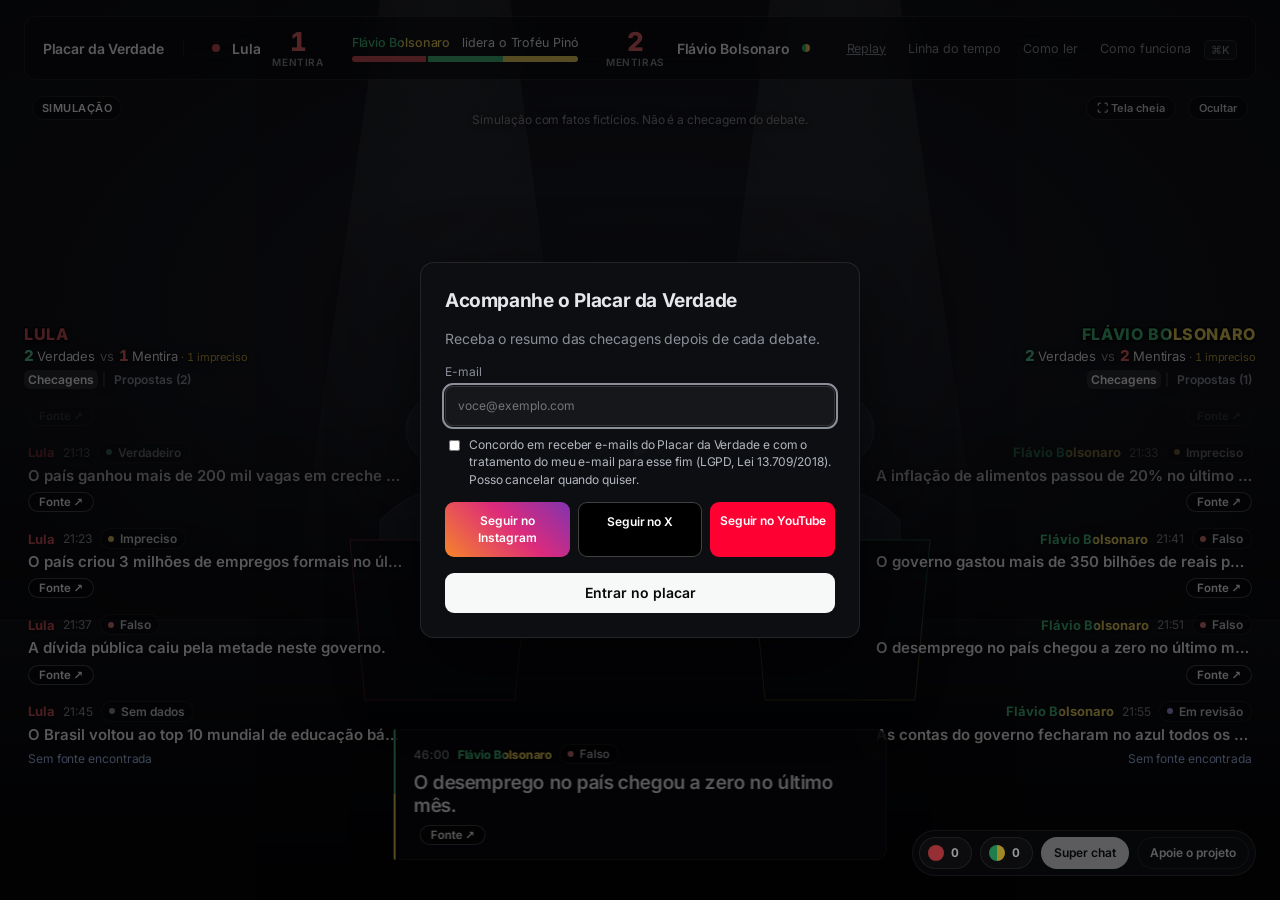
==== commit cecc07c6: "Deploy banner + placar de mentiras" ====
--- a/index.html
+++ b/index.html
@@ -21,6 +21,7 @@
   <link rel="preload" href="fonts/inter-latin.woff2" as="font" type="font/woff2" crossorigin>
   <link rel="stylesheet" href="css/placar.css">
   <link rel="stylesheet" href="css/stream.css">
+  <link rel="stylesheet" href="css/ads.css">
   <!-- Ao publicar em outro domínio, troque og:url e og:image pelo endereço absoluto do site. -->
   <meta property="og:title" content="Placar da Verdade — debate ao vivo">
   <meta property="og:description" content="Os fatos citados no debate, checados em tempo real, com a fonte ao lado.">
@@ -42,5 +43,6 @@
   <script src="config.js"></script>
   <script type="module" src="js/placar.mjs"></script>
   <script type="module" src="js/interact.mjs"></script>
+  <script type="module" src="js/ads.mjs"></script>
 </body>
 </html>
--- a/css/stream.css
+++ b/css/stream.css
@@ -1,8 +1,8 @@
 /* Visual "TV ticker" (lower-third): sem painéis, últimos itens ancorados embaixo, cartões compactos. */
 .col-c { background: transparent; border: 0; backdrop-filter: none; border-radius: 0; overflow: visible;
   top: auto; bottom: 130px; height: 50vh; width: clamp(300px, 30vw, 460px); }
-.card { background: transparent; border: 0; border-radius: 0; padding: 4px 0 4px 10px; margin: 8px 0 0; }
-.card::before { width: 3px; border-radius: 3px; }
+.card { background: transparent; border: 0; border-radius: 0; padding: 4px 0; margin: 8px 0 0; }
+.card::before { display: none; }
 .srcs { border-top: 0; padding-top: 0; flex-direction: row; flex-wrap: wrap; gap: 6px; margin-top: 2px; }
 .card .q, .ch, .cm, .src { text-shadow: 0 1px 3px #000, 0 0 14px rgba(0,0,0,.9); }
 .ch b { text-shadow: none; filter: drop-shadow(0 1px 2px #000); }
@@ -12,8 +12,8 @@
 
 /* cabeçalho por lado: pílula escura sólida, no fluxo (acima da lista) */
 .colh { order: -1; flex: none; display: block; align-self: flex-start; max-width: 100%; box-sizing: border-box;
-  margin: 0 0 6px; padding: 8px 14px 8px; border: 1px solid rgba(255,255,255,.1); border-radius: 12px;
-  background: #0b0c0e; box-shadow: 0 4px 18px rgba(0,0,0,.5); border-left: 4px solid var(--c); }
+  margin: 0 0 6px; padding: 4px 0; border: 0; border-radius: 0; background: none; box-shadow: none; }
+.score, .ctabs { text-shadow: 0 1px 3px #000, 0 0 12px rgba(0,0,0,.9); }
 .colname { font-size: 16px; font-weight: 800; text-transform: uppercase; letter-spacing: .04em; white-space: nowrap; }
 .colname { text-shadow: none; filter: drop-shadow(1px 0 0 #000) drop-shadow(-1px 0 0 #000) drop-shadow(0 1px 0 #000) drop-shadow(0 -1px 0 #000) drop-shadow(0 2px 3px rgba(0,0,0,.8)); }
 .score { font-size: 13px; color: #e6e7e9; margin-top: 2px; white-space: nowrap; font-variant-numeric: tabular-nums; }
@@ -24,13 +24,13 @@
 .ctab { background: none; border: 0; padding: 2px 4px; color: #8a8f98; font-weight: 600; cursor: pointer; border-radius: 6px; }
 .ctab.on { color: #f7f8f8; background: rgba(255,255,255,.1); }
 .ctabs .sep { color: #4a4f57; }
-.col-c.b .colh { align-self: flex-end; border-left: 1px solid rgba(255,255,255,.1); border-right: 4px solid var(--c); text-align: right; }
+.col-c.b .colh { align-self: flex-end; text-align: right; }
 .col-c.b .ctabs { justify-content: flex-end; }
 
 .colbody { display: flex; flex-direction: column-reverse; overflow: hidden; padding: 0 4px;
   -webkit-mask-image: linear-gradient(transparent, #000 30%); mask-image: linear-gradient(transparent, #000 30%); }
 .csec { display: flex; flex-direction: column-reverse; }
-.col-c.b .card { text-align: right; padding: 4px 10px 4px 0; }
+.col-c.b .card { text-align: right; padding: 4px 0; }
 .col-c.b .card::before { left: auto; right: 0; }
 .col-c.b .ch, .col-c.b .srcs { justify-content: flex-end; }
 
@@ -50,5 +50,34 @@
 @media (max-width: 700px) {
   .mfeed .col-c { height: auto; }
   .mfeed .colbody, .mfeed .csec { flex-direction: column; overflow: visible; -webkit-mask-image: none; mask-image: none; }
-  .mfeed .colh { align-self: stretch; padding: 8px 12px; margin: 4px 0 8px; }
+  .mfeed .colh { align-self: stretch; padding: 4px 0; margin: 4px 0 8px; }
 }
+
+/* legenda central: última checagem comprovada */
+.capv .capm { display: flex; gap: 8px; align-items: center; flex-wrap: wrap; }
+.capv .capm > span:nth-child(2) { font-weight: 800; filter: drop-shadow(1px 0 0 #000) drop-shadow(-1px 0 0 #000) drop-shadow(0 1px 0 #000) drop-shadow(0 -1px 0 #000); }
+.capv .cape .fbtn { margin-top: 4px; }
+
+/* tela cheia própria (o botão do YouTube perde a sobreposição) */
+.fsb { position: absolute; top: 96px; right: 104px; z-index: 4; background: rgba(0,0,0,.4); color: #c9ccd1;
+  border: 1px solid rgba(255,255,255,.1); border-radius: 99px; padding: 4px 10px; font-size: 11px; font-weight: 600; backdrop-filter: blur(8px); cursor: pointer; }
+.fsb:hover { color: #fff; }
+@media (max-width: 700px) { .fsb { top: 10px; right: 84px; } }
+html:fullscreen, html:fullscreen body { background: #000; }
+html.pseudo-fs, html.pseudo-fs body { position: fixed; inset: 0; width: 100%; height: 100%; overflow: auto; background: #000; -webkit-overflow-scrolling: touch; }
+html.pseudo-fs .app { z-index: 2147483000; }
+@media (max-width: 700px) {
+  /* replay no celular: o vídeo é o #rhost acima do .app; o botão de tela cheia fica sobre ele */
+  .app.replay { z-index: 3; }
+  .app.replay > .video { display: block; position: absolute; left: 0; right: 0; top: -56.25vw; height: 0; overflow: visible; z-index: 5; pointer-events: none; background: transparent; aspect-ratio: auto; }
+  .app.replay > .video > * { display: none; }
+  .app.replay > .video > .fsb { display: inline-block; position: absolute; white-space: nowrap; pointer-events: auto; top: 8px; right: 8px; background: rgba(0,0,0,.6); }
+}
+
+/* barra do topo simplificada: N mentiras vs M mentiras + cabo de guerra + manchete */
+.top .sc.lies { display: flex; flex-direction: column; align-items: center; line-height: 1; }
+.top .sc.lies b { font-size: 26px; font-weight: 800; color: #ff5c5c; font-variant-numeric: tabular-nums; }
+.top .sc.lies small { font-size: 10px; color: #8a8f98; text-transform: uppercase; letter-spacing: .06em; margin-top: 2px; }
+.meter .lhead { text-align: center; font-size: 12.5px; color: #e6e7e9; margin-bottom: 6px; white-space: nowrap; overflow: hidden; text-overflow: ellipsis; }
+.meter .bar { height: 6px; }
+@media (max-width: 700px) { .top .sc.lies b { font-size: 20px; } .top .sc.lies small { font-size: 9px; } .meter .lhead { font-size: 12px; } }
--- a/css/ads.css
+++ b/css/ads.css
@@ -0,0 +1,25 @@
+/* Banner de patrocínio (web/ads.json). Canto inferior, abaixo das listas e fora da legenda central. */
+.adb { position: fixed; bottom: 16px; z-index: 2147483001; width: 240px; box-sizing: border-box; padding: 8px 10px 10px;
+  background: rgba(10,11,14,.88); border: 1px solid rgba(255,255,255,.12); border-radius: 10px; color: #f7f8f8;
+  font: 12px/1.3 Inter, system-ui, sans-serif; backdrop-filter: blur(8px); box-shadow: 0 6px 24px rgba(0,0,0,.5);
+  opacity: 0; transform: translateY(16px); pointer-events: none; transition: opacity .4s, transform .4s; }
+.adb.show { opacity: 1; transform: none; pointer-events: auto; }
+.adb.bottom-left { left: 16px; } .adb.bottom-right { right: 16px; }
+.ad-top { display: flex; align-items: center; gap: 8px; }
+.ad-lbl { font-size: 9.5px; text-transform: uppercase; letter-spacing: .08em; color: #8a8f98; }
+.ad-dots { display: flex; gap: 4px; } .ad-dots i { width: 5px; height: 5px; border-radius: 50%; background: #4a4f57; transition: background .3s; }
+.ad-dots i.on { background: #c9a227; }
+.ad-x { margin-left: auto; background: none; border: 0; color: #8a8f98; cursor: pointer; font-size: 12px; padding: 0 2px; }
+.ad-x:hover { color: #fff; }
+.ad-h { font-weight: 800; font-size: 13px; margin: 3px 0 4px; color: #c9a227; }
+.ad-slides { position: relative; height: 34px; overflow: hidden; }
+.ad-slide { position: absolute; inset: 0; display: flex; gap: 8px; align-items: center; color: #e6e7e9; text-decoration: none;
+  opacity: 0; transform: translateX(24px); transition: opacity .5s, transform .5s; pointer-events: none; }
+.ad-slide.on { opacity: 1; transform: none; pointer-events: auto; }
+.ad-slide:hover span { text-decoration: underline; }
+.ad-slide img { width: 34px; height: 34px; object-fit: cover; border-radius: 6px; }
+@media (max-width: 700px) {
+  .adb { width: 200px; padding: 6px 8px 8px; bottom: calc(76px + env(safe-area-inset-bottom)); }
+  .adb.bottom-left { left: 8px; } .adb.bottom-right { right: 8px; }
+  .ad-h { font-size: 12px; } .ad-slide { font-size: 11px; }
+}
